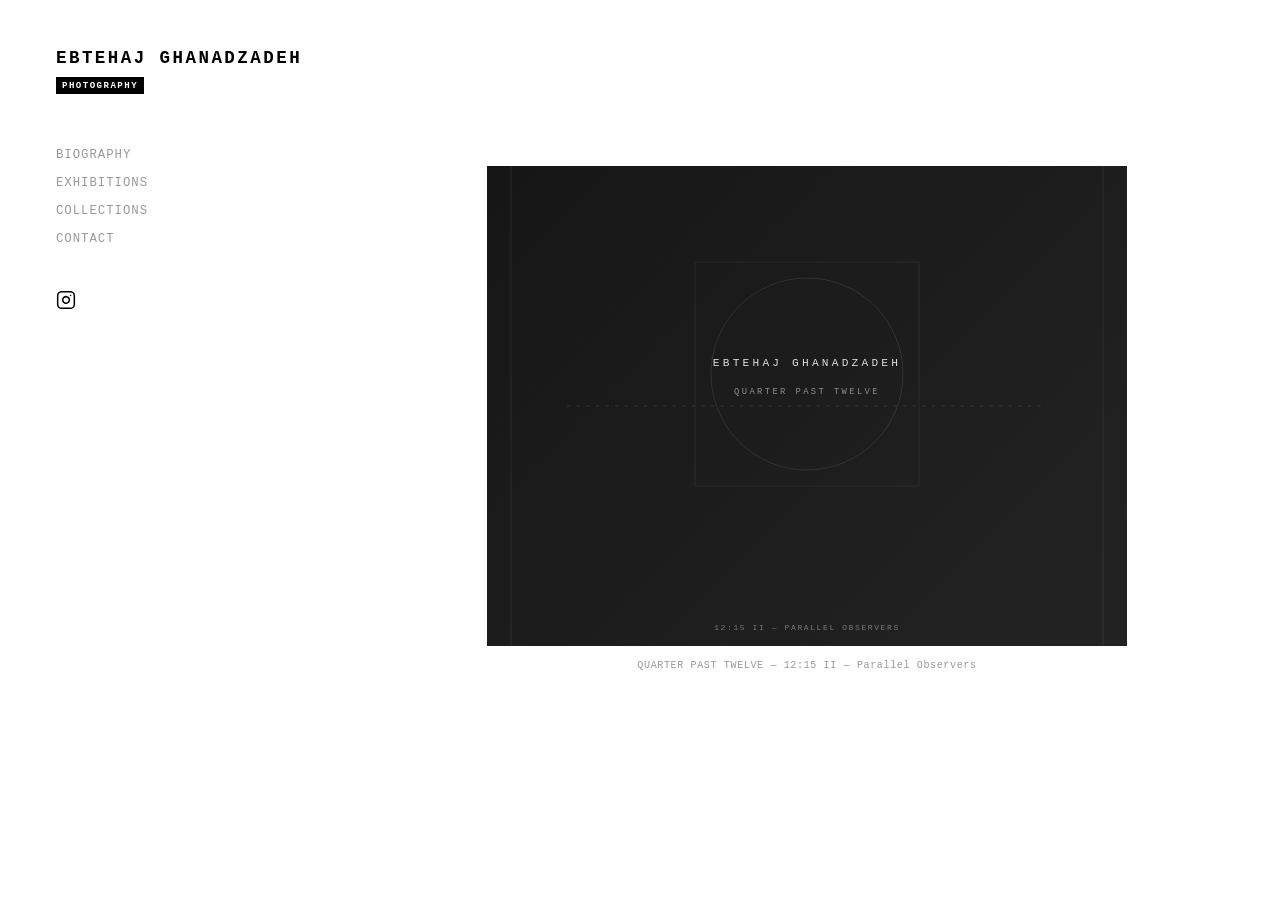
==== index.html @ bd4b846b "Initial commit: Complete minimalist biography and portfolio website for Ebtehaj Ghanadzadeh" ====
<!DOCTYPE html>
<html lang="en">
<head>
  <meta charset="UTF-8">
  <meta name="viewport" content="width=device-width, initial-scale=1.0">
  <title>EBTEHAJ GHANADZADEH | PHOTOGRAPHY</title>
  <meta name="description" content="Official portfolio and biography of Ebtehaj Ghanadzadeh — Iranian filmmaker, visual artist, and narrative staged photographer.">
  <link rel="stylesheet" href="style.css">
</head>
<body>
  <div class="site-wrapper">
    
    <!-- Global Header -->
    <header class="site-header">
      <h1 class="artist-title"><a href="index.html">EBTEHAJ GHANADZADEH</a></h1>
      <span class="photography-badge">PHOTOGRAPHY</span>
    </header>

    <!-- Global Layout -->
    <div class="site-layout">
      
      <!-- Left Sidebar Navigation -->
      <nav class="sidebar" aria-label="Primary Navigation">
        <ul class="nav-list">
          <li class="nav-item"><a href="biography.html" class="nav-link">BIOGRAPHY</a></li>
          <li class="nav-item"><a href="exhibitions.html" class="nav-link">EXHIBITIONS</a></li>
          <li class="nav-item"><a href="collections.html" class="nav-link">COLLECTIONS</a></li>
          <li class="nav-item"><a href="contact.html" class="nav-link">CONTACT</a></li>
        </ul>

        <div class="sidebar-social">
          <a href="https://instagram.com/ebtehaj.ghanadzadeh" target="_blank" rel="noopener" class="instagram-btn" aria-label="Instagram">
            <svg class="instagram-svg" viewBox="0 0 24 24">
              <rect x="2" y="2" width="20" height="20" rx="5" ry="5"></rect>
              <path d="M16 11.37A4 4 0 1 1 12.63 8 4 4 0 0 1 16 11.37z"></path>
              <line x1="17.5" y1="6.5" x2="17.51" y2="6.5"></line>
            </svg>
          </a>
        </div>
      </nav>

      <!-- Main Showcase Area: Random Picture with 6-second Slow Zoom -->
      <main class="content-area">
        <section class="home-showcase">
          <div class="home-photo-box">
            <img id="home-kenburns-photo" class="home-kenburns-img" src="" alt="Ebtehaj Ghanadzadeh Exhibition Work" />
          </div>
          <div id="home-photo-caption" class="home-caption">Loading exhibition photo...</div>
        </section>
      </main>

    </div>
  </div>

  <script src="main.js"></script>
</body>
</html>
---- style.css ----
/* ==========================================================================
   EBTEHAJ GHANADZADEH — MINIMALIST PHOTOGRAPHY PORTFOLIO
   Design System & Gallery Stylesheet
   ========================================================================== */

:root {
  --bg-color: #FFFFFF;
  --text-primary: #000000;
  --text-muted: #999999;
  --text-subtle: #777777;
  --badge-bg: #000000;
  --badge-text: #FFFFFF;
  --box-bg: #EAEAEA;
  --box-border: #DCDCDC;
  --font-mono: 'Space Mono', 'JetBrains Mono', 'Courier New', Courier, monospace;
  --font-sans: -apple-system, BlinkMacSystemFont, "Segoe UI", Roboto, "Helvetica Neue", Arial, sans-serif;
  --sidebar-width: 270px;
  --transition-speed: 0.25s;
}

/* Reset & Box Sizing */
*, *::before, *::after {
  box-sizing: border-box;
  margin: 0;
  padding: 0;
}

html {
  font-size: 14px;
  background-color: var(--bg-color);
  color: var(--text-primary);
  scroll-behavior: smooth;
}

body {
  font-family: var(--font-mono);
  background-color: var(--bg-color);
  color: var(--text-primary);
  min-height: 100vh;
  padding: 48px 56px;
  -webkit-font-smoothing: antialiased;
  -moz-osx-font-smoothing: grayscale;
}

/* Master Container */
.site-wrapper {
  max-width: 1380px;
  margin: 0 auto;
}

/* Header Area */
.site-header {
  margin-bottom: 52px;
}

.artist-title {
  font-size: 1.25rem;
  font-weight: 700;
  letter-spacing: 0.14em;
  text-transform: uppercase;
  margin-bottom: 8px;
  line-height: 1.2;
}

.artist-title a {
  color: var(--text-primary);
  text-decoration: none;
}

.photography-badge {
  display: inline-block;
  background-color: var(--badge-bg);
  color: var(--badge-text);
  font-size: 0.65rem;
  font-weight: 700;
  letter-spacing: 0.16em;
  text-transform: uppercase;
  padding: 3px 6px;
  border-radius: 0;
  vertical-align: top;
}

/* Main Layout Grid */
.site-layout {
  display: grid;
  grid-template-columns: var(--sidebar-width) 1fr;
  column-gap: 64px;
  align-items: start;
}

/* Left Sidebar Navigation */
.sidebar {
  display: flex;
  flex-direction: column;
}

.nav-list {
  list-style: none;
}

.nav-item {
  margin-bottom: 12px;
}

.nav-link {
  display: inline-block;
  color: var(--text-muted);
  text-decoration: none;
  font-size: 0.88rem;
  letter-spacing: 0.08em;
  text-transform: uppercase;
  font-weight: 400;
  transition: color var(--transition-speed) ease;
}

.nav-link:hover,
.nav-link.active {
  color: var(--text-primary);
}

/* Indented Collections Submenu */
.submenu-collections {
  list-style: none;
  margin-top: 10px;
  margin-bottom: 14px;
  padding-left: 18px;
}

.submenu-item {
  margin-bottom: 9px;
}

.submenu-link {
  display: block;
  color: var(--text-muted);
  text-decoration: none;
  font-size: 0.72rem;
  letter-spacing: 0.05em;
  text-transform: uppercase;
  line-height: 1.4;
  transition: color var(--transition-speed) ease;
}

.submenu-link:hover,
.submenu-link.active {
  color: var(--text-primary);
}

/* Social Icons */
.sidebar-social {
  margin-top: 32px;
}

.instagram-btn {
  display: inline-block;
  color: var(--text-primary);
  transition: opacity var(--transition-speed) ease;
  line-height: 0;
}

.instagram-btn:hover {
  opacity: 0.5;
}

.instagram-svg {
  width: 20px;
  height: 20px;
  fill: none;
  stroke: currentColor;
  stroke-width: 1.8;
  stroke-linecap: round;
  stroke-linejoin: round;
}

/* Main Content Area */
.content-area {
  min-height: 520px;
  display: flex;
  flex-direction: column;
  justify-content: flex-start;
}

/* ==========================================================================
   PAGE 1: HOME (Ken Burns 6s Slow Zoom Engine)
   ========================================================================== */
.home-showcase {
  display: flex;
  flex-direction: column;
  align-items: center;
  justify-content: center;
  padding: 20px 0;
}

.home-photo-box {
  position: relative;
  width: 100%;
  max-width: 640px;
  aspect-ratio: 4 / 3;
  background-color: var(--box-bg);
  overflow: hidden;
  box-shadow: none;
}

.home-kenburns-img {
  width: 100%;
  height: 100%;
  object-fit: cover;
  display: block;
  opacity: 0;
  transform: scale(1.0);
  transition: opacity 0.8s ease-in-out;
}

.home-kenburns-img.animating {
  animation: kenBurnsZoom 6s ease-in-out infinite alternate;
}

.home-caption {
  margin-top: 14px;
  font-size: 0.72rem;
  color: var(--text-muted);
  letter-spacing: 0.06em;
  text-align: center;
}

@keyframes kenBurnsZoom {
  0% {
    transform: scale(1.0);
  }
  100% {
    transform: scale(1.06);
  }
}

/* ==========================================================================
   PAGE 2: BIOGRAPHY
   ========================================================================== */
.biography-wrapper {
  max-width: 700px;
}

.bio-headline {
  font-size: 0.88rem;
  font-weight: 500;
  letter-spacing: 0.06em;
  color: var(--text-primary);
  margin-bottom: 24px;
  line-height: 1.4;
}

.bio-paragraph {
  font-size: 0.84rem;
  line-height: 1.8;
  color: #111111;
  margin-bottom: 22px;
  letter-spacing: 0.02em;
  text-align: justify;
  text-justify: inter-word;
}

/* ==========================================================================
   PAGE 3: EXHIBITIONS
   ========================================================================== */
.exhibitions-wrapper {
  max-width: 840px;
}

.exhibitions-timeline {
  list-style: none;
}

.exhibition-row {
  display: flex;
  align-items: baseline;
  font-size: 0.83rem;
  line-height: 2.2;
  letter-spacing: 0.03em;
  color: #111111;
}

.ex-year {
  font-weight: 500;
  width: 52px;
  flex-shrink: 0;
}

.ex-dash {
  margin: 0 10px;
  color: var(--text-muted);
  flex-shrink: 0;
}

.ex-text {
  font-weight: 400;
}

/* ==========================================================================
   PAGE 4: COLLECTIONS (1:1 Square Carousel)
   ========================================================================== */
.collections-stage {
  display: flex;
  flex-direction: column;
  align-items: center;
  justify-content: center;
  width: 100%;
}

.carousel-deck {
  display: flex;
  align-items: center;
  justify-content: center;
  gap: 36px;
  max-width: 720px;
  width: 100%;
}

.nav-arrow {
  background: none;
  border: none;
  color: #888888;
  cursor: pointer;
  padding: 12px;
  display: flex;
  align-items: center;
  justify-content: center;
  transition: color var(--transition-speed) ease, transform 0.15s ease;
  user-select: none;
}

.nav-arrow:hover {
  color: var(--text-primary);
  transform: scale(1.15);
}

.nav-arrow:active {
  transform: scale(0.92);
}

.arrow-icon {
  width: 32px;
  height: 32px;
  fill: currentColor;
}

/* 1:1 Square Photo Frame */
.photo-box-square {
  position: relative;
  width: 100%;
  max-width: 460px;
  aspect-ratio: 1 / 1;
  background-color: var(--box-bg);
  overflow: hidden;
  display: flex;
  align-items: center;
  justify-content: center;
}

.collection-photo-img {
  width: 100%;
  height: 100%;
  object-fit: cover;
  display: block;
  transition: opacity 0.3s ease;
}

.photo-counter-tag {
  position: absolute;
  bottom: 10px;
  right: 12px;
  background: rgba(255, 255, 255, 0.85);
  font-size: 0.68rem;
  letter-spacing: 0.08em;
  color: var(--text-subtle);
  padding: 2px 7px;
  border: 1px solid rgba(0, 0, 0, 0.08);
  user-select: none;
}

.collection-meta-info {
  margin-top: 18px;
  text-align: center;
}

.current-collection-title {
  font-size: 0.76rem;
  letter-spacing: 0.08em;
  text-transform: uppercase;
  color: var(--text-primary);
  font-weight: 600;
  margin-bottom: 4px;
}

.current-photo-caption {
  font-size: 0.7rem;
  letter-spacing: 0.04em;
  color: var(--text-muted);
}

/* ==========================================================================
   PAGE 5: CONTACT
   ========================================================================== */
.contact-wrapper {
  max-width: 580px;
}

.contact-email-row {
  margin-bottom: 26px;
}

.direct-email {
  color: var(--text-primary);
  text-decoration: none;
  font-size: 0.88rem;
  letter-spacing: 0.05em;
  transition: opacity var(--transition-speed) ease;
}

.direct-email:hover {
  opacity: 0.6;
}

.contact-form {
  display: flex;
  flex-direction: column;
}

.form-label {
  font-size: 0.82rem;
  letter-spacing: 0.06em;
  color: var(--text-primary);
  margin-bottom: 10px;
  text-transform: lowercase;
}

.messages-textarea-box {
  width: 100%;
  min-height: 200px;
  background-color: var(--box-bg);
  border: 1px solid var(--box-border);
  font-family: inherit;
  font-size: 0.84rem;
  line-height: 1.6;
  padding: 16px;
  color: var(--text-primary);
  resize: vertical;
  outline: none;
  transition: border-color var(--transition-speed) ease, background-color var(--transition-speed) ease;
  margin-bottom: 16px;
}

.messages-textarea-box:focus {
  border-color: var(--text-primary);
  background-color: #FFFFFF;
}

.contact-form-footer {
  display: flex;
  gap: 12px;
  align-items: center;
}

.contact-input {
  flex: 1;
  background-color: #FAFAFA;
  border: 1px solid var(--box-border);
  font-family: inherit;
  font-size: 0.82rem;
  padding: 10px 14px;
  outline: none;
  color: var(--text-primary);
  transition: border-color var(--transition-speed) ease;
}

.contact-input:focus {
  border-color: var(--text-primary);
  background-color: #FFFFFF;
}

.btn-send {
  background-color: var(--text-primary);
  color: #FFFFFF;
  border: 1px solid var(--text-primary);
  font-family: inherit;
  font-size: 0.78rem;
  letter-spacing: 0.12em;
  text-transform: uppercase;
  padding: 10px 24px;
  cursor: pointer;
  transition: background-color var(--transition-speed) ease, color var(--transition-speed) ease;
}

.btn-send:hover {
  background-color: #333333;
}

.form-feedback {
  margin-top: 12px;
  font-size: 0.75rem;
  letter-spacing: 0.05em;
  color: var(--text-subtle);
  min-height: 18px;
}

/* ==========================================================================
   RESPONSIVE LAYOUT (Mobile & Tablets)
   ========================================================================== */
@media (max-width: 900px) {
  body {
    padding: 32px 24px;
  }
  
  .site-layout {
    grid-template-columns: 1fr;
    row-gap: 36px;
  }
  
  .sidebar {
    border-bottom: 1px solid #EEEEEE;
    padding-bottom: 24px;
  }
  
  .nav-list {
    display: flex;
    flex-wrap: wrap;
    gap: 16px 24px;
  }
  
  .nav-item {
    margin-bottom: 0;
  }
  
  .submenu-collections {
    padding-left: 0;
    margin-top: 12px;
    width: 100%;
    display: flex;
    flex-direction: column;
    gap: 6px;
  }
  
  .sidebar-social {
    margin-top: 18px;
  }
  
  .carousel-deck {
    gap: 16px;
  }
  
  .photo-box-square {
    max-width: 340px;
  }
  
  .exhibition-row {
    flex-wrap: wrap;
    line-height: 1.6;
    margin-bottom: 12px;
  }
  
  .ex-dash {
    display: none;
  }
  
  .ex-year {
    width: 100%;
    color: var(--text-subtle);
  }
}
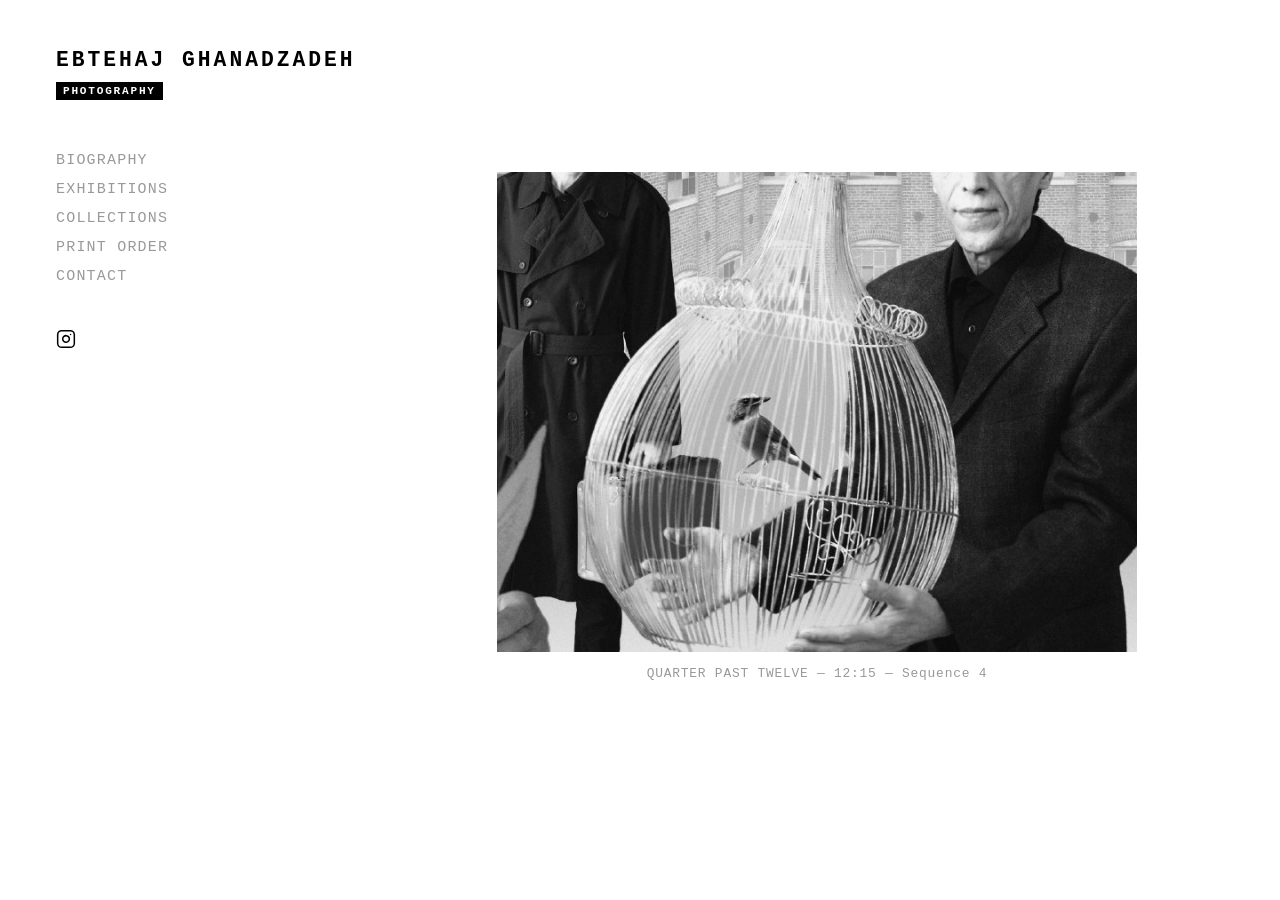
==== commit 1d8474ac: "Add PRINT ORDER page between Collections and Contact with custom inquiry form and updated navigation" ====
--- a/index.html
+++ b/index.html
@@ -25,6 +25,7 @@
           <li class="nav-item"><a href="biography.html" class="nav-link">BIOGRAPHY</a></li>
           <li class="nav-item"><a href="exhibitions.html" class="nav-link">EXHIBITIONS</a></li>
           <li class="nav-item"><a href="collections.html" class="nav-link">COLLECTIONS</a></li>
+          <li class="nav-item"><a href="print-order.html" class="nav-link">PRINT ORDER</a></li>
           <li class="nav-item"><a href="contact.html" class="nav-link">CONTACT</a></li>
         </ul>
 
--- a/style.css
+++ b/style.css
@@ -10,11 +10,11 @@
   --text-subtle: #777777;
   --badge-bg: #000000;
   --badge-text: #FFFFFF;
-  --box-bg: #EAEAEA;
-  --box-border: #DCDCDC;
-  --font-mono: 'Space Mono', 'JetBrains Mono', 'Courier New', Courier, monospace;
+  --box-bg: #F8F8F8;
+  --box-border: #ECECEC;
+  --font-mono: 'Andele Mono', AndeleMono, 'Space Mono', 'JetBrains Mono', 'Courier New', Courier, monospace;
   --font-sans: -apple-system, BlinkMacSystemFont, "Segoe UI", Roboto, "Helvetica Neue", Arial, sans-serif;
-  --sidebar-width: 270px;
+  --sidebar-width: 290px;
   --transition-speed: 0.25s;
 }
 
@@ -26,7 +26,7 @@
 }
 
 html {
-  font-size: 14px;
+  font-size: 15px;
   background-color: var(--bg-color);
   color: var(--text-primary);
   scroll-behavior: smooth;
@@ -44,7 +44,7 @@
 
 /* Master Container */
 .site-wrapper {
-  max-width: 1380px;
+  max-width: 1400px;
   margin: 0 auto;
 }
 
@@ -54,7 +54,7 @@
 }
 
 .artist-title {
-  font-size: 1.25rem;
+  font-size: 1.42rem;
   font-weight: 700;
   letter-spacing: 0.14em;
   text-transform: uppercase;
@@ -71,11 +71,11 @@
   display: inline-block;
   background-color: var(--badge-bg);
   color: var(--badge-text);
-  font-size: 0.65rem;
+  font-size: 0.74rem;
   font-weight: 700;
   letter-spacing: 0.16em;
   text-transform: uppercase;
-  padding: 3px 6px;
+  padding: 3px 7px;
   border-radius: 0;
   vertical-align: top;
 }
@@ -106,7 +106,7 @@
   display: inline-block;
   color: var(--text-muted);
   text-decoration: none;
-  font-size: 0.88rem;
+  font-size: 1.0rem;
   letter-spacing: 0.08em;
   text-transform: uppercase;
   font-weight: 400;
@@ -134,10 +134,10 @@
   display: block;
   color: var(--text-muted);
   text-decoration: none;
-  font-size: 0.72rem;
+  font-size: 0.82rem;
   letter-spacing: 0.05em;
   text-transform: uppercase;
-  line-height: 1.4;
+  line-height: 1.45;
   transition: color var(--transition-speed) ease;
 }
 
@@ -217,7 +217,7 @@
 
 .home-caption {
   margin-top: 14px;
-  font-size: 0.72rem;
+  font-size: 0.86rem;
   color: var(--text-muted);
   letter-spacing: 0.06em;
   text-align: center;
@@ -236,21 +236,21 @@
    PAGE 2: BIOGRAPHY
    ========================================================================== */
 .biography-wrapper {
-  max-width: 700px;
+  max-width: 760px;
 }
 
 .bio-headline {
-  font-size: 0.88rem;
+  font-size: 1.06rem;
   font-weight: 500;
   letter-spacing: 0.06em;
   color: var(--text-primary);
   margin-bottom: 24px;
-  line-height: 1.4;
+  line-height: 1.45;
 }
 
 .bio-paragraph {
-  font-size: 0.84rem;
-  line-height: 1.8;
+  font-size: 1.0rem;
+  line-height: 1.85;
   color: #111111;
   margin-bottom: 22px;
   letter-spacing: 0.02em;
@@ -262,7 +262,7 @@
    PAGE 3: EXHIBITIONS
    ========================================================================== */
 .exhibitions-wrapper {
-  max-width: 840px;
+  max-width: 920px;
 }
 
 .exhibitions-timeline {
@@ -272,15 +272,15 @@
 .exhibition-row {
   display: flex;
   align-items: baseline;
-  font-size: 0.83rem;
-  line-height: 2.2;
+  font-size: 0.98rem;
+  line-height: 2.3;
   letter-spacing: 0.03em;
   color: #111111;
 }
 
 .ex-year {
   font-weight: 500;
-  width: 52px;
+  width: 62px;
   flex-shrink: 0;
 }
 
@@ -346,9 +346,10 @@
 .photo-box-square {
   position: relative;
   width: 100%;
-  max-width: 460px;
+  max-width: 500px;
   aspect-ratio: 1 / 1;
   background-color: var(--box-bg);
+  border: 1px solid var(--box-border);
   overflow: hidden;
   display: flex;
   align-items: center;
@@ -358,7 +359,7 @@
 .collection-photo-img {
   width: 100%;
   height: 100%;
-  object-fit: cover;
+  object-fit: contain;
   display: block;
   transition: opacity 0.3s ease;
 }
@@ -368,10 +369,10 @@
   bottom: 10px;
   right: 12px;
   background: rgba(255, 255, 255, 0.85);
-  font-size: 0.68rem;
+  font-size: 0.8rem;
   letter-spacing: 0.08em;
   color: var(--text-subtle);
-  padding: 2px 7px;
+  padding: 3px 8px;
   border: 1px solid rgba(0, 0, 0, 0.08);
   user-select: none;
 }
@@ -382,7 +383,7 @@
 }
 
 .current-collection-title {
-  font-size: 0.76rem;
+  font-size: 0.94rem;
   letter-spacing: 0.08em;
   text-transform: uppercase;
   color: var(--text-primary);
@@ -391,7 +392,7 @@
 }
 
 .current-photo-caption {
-  font-size: 0.7rem;
+  font-size: 0.86rem;
   letter-spacing: 0.04em;
   color: var(--text-muted);
 }
@@ -400,7 +401,7 @@
    PAGE 5: CONTACT
    ========================================================================== */
 .contact-wrapper {
-  max-width: 580px;
+  max-width: 620px;
 }
 
 .contact-email-row {
@@ -410,7 +411,7 @@
 .direct-email {
   color: var(--text-primary);
   text-decoration: none;
-  font-size: 0.88rem;
+  font-size: 1.05rem;
   letter-spacing: 0.05em;
   transition: opacity var(--transition-speed) ease;
 }
@@ -425,7 +426,7 @@
 }
 
 .form-label {
-  font-size: 0.82rem;
+  font-size: 0.96rem;
   letter-spacing: 0.06em;
   color: var(--text-primary);
   margin-bottom: 10px;
@@ -438,7 +439,7 @@
   background-color: var(--box-bg);
   border: 1px solid var(--box-border);
   font-family: inherit;
-  font-size: 0.84rem;
+  font-size: 0.98rem;
   line-height: 1.6;
   padding: 16px;
   color: var(--text-primary);
@@ -464,8 +465,8 @@
   background-color: #FAFAFA;
   border: 1px solid var(--box-border);
   font-family: inherit;
-  font-size: 0.82rem;
-  padding: 10px 14px;
+  font-size: 0.95rem;
+  padding: 11px 14px;
   outline: none;
   color: var(--text-primary);
   transition: border-color var(--transition-speed) ease;
@@ -481,10 +482,10 @@
   color: #FFFFFF;
   border: 1px solid var(--text-primary);
   font-family: inherit;
-  font-size: 0.78rem;
+  font-size: 0.88rem;
   letter-spacing: 0.12em;
   text-transform: uppercase;
-  padding: 10px 24px;
+  padding: 11px 26px;
   cursor: pointer;
   transition: background-color var(--transition-speed) ease, color var(--transition-speed) ease;
 }
@@ -495,8 +496,87 @@
 
 .form-feedback {
   margin-top: 12px;
-  font-size: 0.75rem;
+  font-size: 0.86rem;
   letter-spacing: 0.05em;
+  color: var(--text-subtle);
+  min-height: 18px;
+}
+
+/* ==========================================================================
+   PAGE 6: PRINT ORDER
+   ========================================================================== */
+.order-wrapper {
+  max-width: 620px;
+}
+
+.order-form {
+  display: flex;
+  flex-direction: column;
+}
+
+.order-group {
+  margin-bottom: 24px;
+}
+
+.order-label {
+  display: block;
+  font-size: 0.98rem;
+  letter-spacing: 0.04em;
+  color: var(--text-primary);
+  margin-bottom: 8px;
+  line-height: 1.4;
+}
+
+.order-input {
+  width: 100%;
+  max-width: 540px;
+  height: 38px;
+  background-color: #B5B5B5;
+  border: 1px solid #A0A0A0;
+  font-family: inherit;
+  font-size: 0.95rem;
+  padding: 8px 12px;
+  color: #000000;
+  outline: none;
+  transition: background-color var(--transition-speed) ease, border-color var(--transition-speed) ease;
+}
+
+.order-input:focus {
+  background-color: #FFFFFF;
+  border-color: #000000;
+}
+
+.order-footer-note {
+  font-size: 0.98rem;
+  letter-spacing: 0.04em;
+  color: var(--text-primary);
+  margin-top: 4px;
+  margin-bottom: 22px;
+  line-height: 1.4;
+}
+
+.btn-order-submit {
+  align-self: flex-start;
+  background-color: var(--text-primary);
+  color: #FFFFFF;
+  border: 1px solid var(--text-primary);
+  font-family: inherit;
+  font-size: 0.88rem;
+  letter-spacing: 0.12em;
+  text-transform: uppercase;
+  padding: 11px 28px;
+  cursor: pointer;
+  transition: background-color var(--transition-speed) ease, opacity var(--transition-speed) ease;
+}
+
+.btn-order-submit:hover {
+  background-color: #333333;
+}
+
+.order-feedback {
+  margin-top: 14px;
+  font-size: 0.88rem;
+  letter-spacing: 0.04em;
   color: var(--text-subtle);
   min-height: 18px;
 }
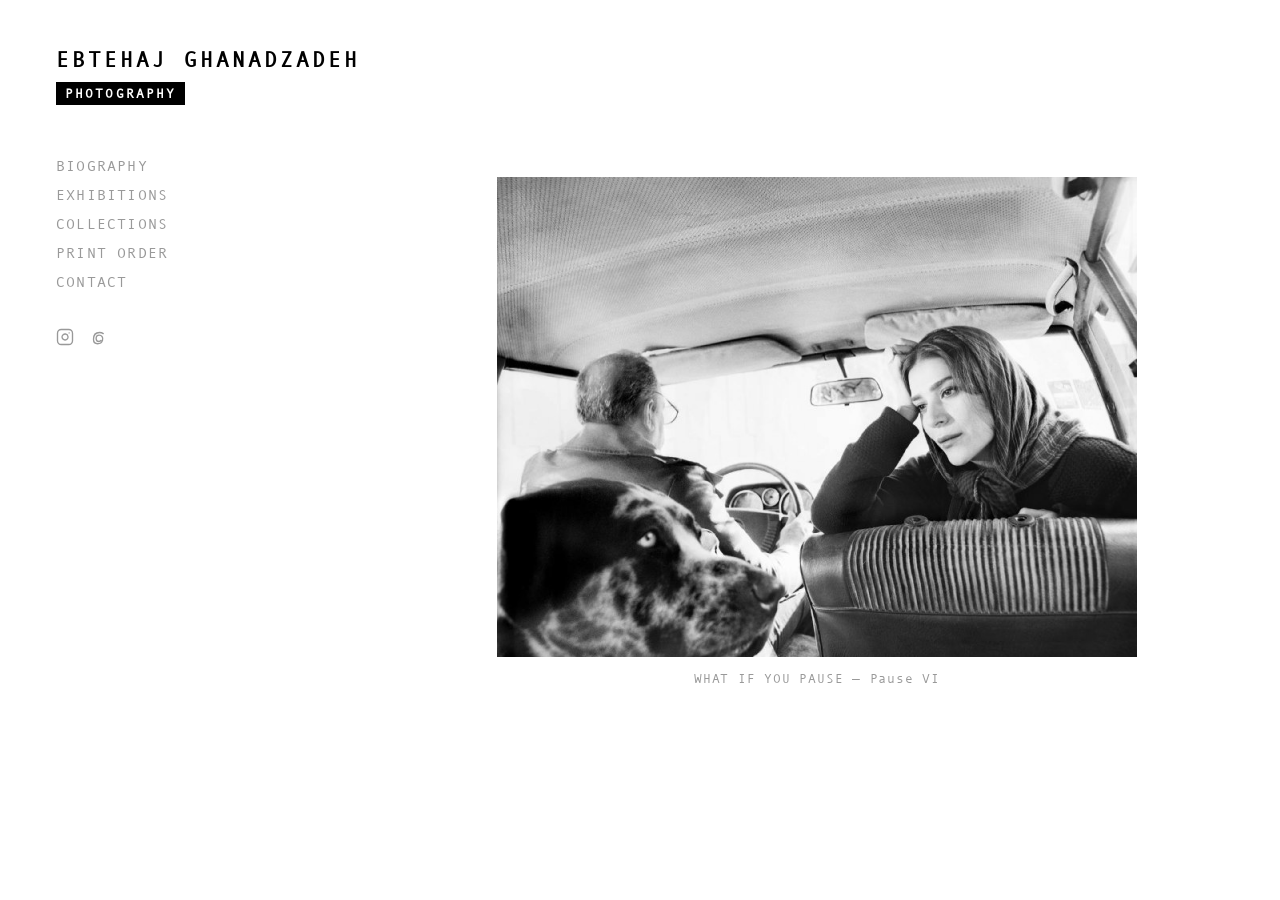
==== commit a2fab583: "Center album carousel with fixed frame, add Threads social link, move counter below photo with physi" ====
--- a/index.html
+++ b/index.html
@@ -30,11 +30,16 @@
         </ul>
 
         <div class="sidebar-social">
-          <a href="https://instagram.com/ebtehaj.ghanadzadeh" target="_blank" rel="noopener" class="instagram-btn" aria-label="Instagram">
-            <svg class="instagram-svg" viewBox="0 0 24 24">
+          <a href="https://instagram.com/ebtehaj.ghanadzadeh" target="_blank" rel="noopener" class="social-link" aria-label="Instagram">
+            <svg class="social-svg instagram-svg" viewBox="0 0 24 24">
               <rect x="2" y="2" width="20" height="20" rx="5" ry="5"></rect>
               <path d="M16 11.37A4 4 0 1 1 12.63 8 4 4 0 0 1 16 11.37z"></path>
               <line x1="17.5" y1="6.5" x2="17.51" y2="6.5"></line>
+            </svg>
+          </a>
+          <a href="https://www.threads.com/@ebtehaj.ghanadzadeh" target="_blank" rel="noopener" class="social-link" aria-label="Threads">
+            <svg class="social-svg threads-svg" viewBox="0 0 24 24">
+              <path d="M19 7.5c-1.333 -1 -3 -1.5 -5 -1.5c-5 0 -8 3.5 -8 9c0 3.5 2 6 5.5 6c3 0 5.5 -1.5 6.5 -4.5c.5 -1.5 .5 -3.5 -.5 -5c-1 -1.5 -2.5 -2 -4 -2c-2.5 0 -4 1.5 -4 4.5c0 2.5 1.5 4 3.5 4c1.5 0 2.5 -.5 3 -1.5"></path>
             </svg>
           </a>
         </div>
--- a/style.css
+++ b/style.css
@@ -2,6 +2,22 @@
    EBTEHAJ GHANADZADEH — MINIMALIST PHOTOGRAPHY PORTFOLIO
    Design System & Gallery Stylesheet
    ========================================================================== */
+
+@font-face {
+  font-family: 'Andele Mono';
+  src: url('assets/fonts/Andale-Mono.ttf') format('truetype');
+  font-weight: normal;
+  font-style: normal;
+  font-display: swap;
+}
+
+@font-face {
+  font-family: 'Andale Mono';
+  src: url('assets/fonts/Andale-Mono.ttf') format('truetype');
+  font-weight: normal;
+  font-style: normal;
+  font-display: swap;
+}
 
 :root {
   --bg-color: #FFFFFF;
@@ -71,11 +87,11 @@
   display: inline-block;
   background-color: var(--badge-bg);
   color: var(--badge-text);
-  font-size: 0.74rem;
+  font-size: 0.88rem;
   font-weight: 700;
   letter-spacing: 0.16em;
   text-transform: uppercase;
-  padding: 3px 7px;
+  padding: 4px 9px;
   border-radius: 0;
   vertical-align: top;
 }
@@ -148,23 +164,29 @@
 
 /* Social Icons */
 .sidebar-social {
-  margin-top: 32px;
-}
-
-.instagram-btn {
-  display: inline-block;
-  color: var(--text-primary);
-  transition: opacity var(--transition-speed) ease;
-  line-height: 0;
-}
-
-.instagram-btn:hover {
-  opacity: 0.5;
-}
-
-.instagram-svg {
-  width: 20px;
-  height: 20px;
+  margin-top: 26px;
+  display: flex;
+  align-items: center;
+  gap: 15px;
+}
+
+.social-link {
+  display: inline-flex;
+  align-items: center;
+  justify-content: center;
+  color: var(--text-muted);
+  transition: color var(--transition-speed) ease, opacity var(--transition-speed) ease, transform 0.15s ease;
+  line-height: 1;
+}
+
+.social-link:hover {
+  color: var(--text-primary);
+  transform: scale(1.08);
+}
+
+.social-svg {
+  width: 18px;
+  height: 18px;
   fill: none;
   stroke: currentColor;
   stroke-width: 1.8;
@@ -295,7 +317,7 @@
 }
 
 /* ==========================================================================
-   PAGE 4: COLLECTIONS (1:1 Square Carousel)
+   PAGE 4: COLLECTIONS (Fixed Frame Carousel with Stationary Navigation)
    ========================================================================== */
 .collections-stage {
   display: flex;
@@ -303,15 +325,19 @@
   align-items: center;
   justify-content: center;
   width: 100%;
+  margin: 0 auto;
 }
 
 .carousel-deck {
   display: flex;
   align-items: center;
-  justify-content: center;
-  gap: 36px;
-  max-width: 720px;
+  justify-content: space-between;
+  position: relative;
   width: 100%;
+  max-width: 860px;
+  height: 520px; /* Fixed stage height so layout never moves when photos change */
+  margin: 0 auto;
+  gap: 20px;
 }
 
 .nav-arrow {
@@ -319,12 +345,15 @@
   border: none;
   color: #888888;
   cursor: pointer;
-  padding: 12px;
+  width: 44px;
+  height: 44px;
+  padding: 6px;
   display: flex;
   align-items: center;
   justify-content: center;
   transition: color var(--transition-speed) ease, transform 0.15s ease;
   user-select: none;
+  flex-shrink: 0;
 }
 
 .nav-arrow:hover {
@@ -342,44 +371,51 @@
   fill: currentColor;
 }
 
-/* 1:1 Square Photo Frame */
+/* Seamless Photo Frame Stage */
 .photo-box-square {
-  position: relative;
-  width: 100%;
-  max-width: 500px;
-  aspect-ratio: 1 / 1;
-  background-color: var(--box-bg);
-  border: 1px solid var(--box-border);
-  overflow: hidden;
+  flex: 1;
+  height: 100%;
+  max-width: calc(100% - 96px);
   display: flex;
   align-items: center;
   justify-content: center;
+  position: relative;
+  overflow: hidden;
+  background-color: transparent;
+  border: none;
+  line-height: 0;
 }
 
 .collection-photo-img {
-  width: 100%;
-  height: 100%;
+  max-width: 100%;
+  max-height: 100%;
+  width: auto;
+  height: auto;
   object-fit: contain;
   display: block;
-  transition: opacity 0.3s ease;
+  margin: 0 auto;
+  transition: opacity 0.25s ease;
+}
+
+/* Metadata Block: Located below the photo with counter and physical size */
+.collection-meta-info {
+  margin-top: 22px;
+  text-align: center;
+  min-height: 90px;
+  display: flex;
+  flex-direction: column;
+  align-items: center;
+  justify-content: flex-start;
 }
 
 .photo-counter-tag {
-  position: absolute;
-  bottom: 10px;
-  right: 12px;
-  background: rgba(255, 255, 255, 0.85);
-  font-size: 0.8rem;
-  letter-spacing: 0.08em;
+  display: inline-block;
+  font-size: 0.84rem;
+  letter-spacing: 0.1em;
   color: var(--text-subtle);
-  padding: 3px 8px;
-  border: 1px solid rgba(0, 0, 0, 0.08);
-  user-select: none;
-}
-
-.collection-meta-info {
-  margin-top: 18px;
-  text-align: center;
+  margin-bottom: 8px;
+  font-weight: 500;
+  line-height: 1.2;
 }
 
 .current-collection-title {
@@ -395,6 +431,14 @@
   font-size: 0.86rem;
   letter-spacing: 0.04em;
   color: var(--text-muted);
+  margin-bottom: 4px;
+}
+
+.current-photo-size {
+  font-size: 0.84rem;
+  letter-spacing: 0.05em;
+  color: var(--text-subtle);
+  font-weight: 400;
 }
 
 /* ==========================================================================
@@ -530,20 +574,24 @@
 .order-input {
   width: 100%;
   max-width: 540px;
-  height: 38px;
-  background-color: #B5B5B5;
-  border: 1px solid #A0A0A0;
+  height: 42px;
+  background-color: var(--box-bg);
+  border: 1px solid var(--box-border);
   font-family: inherit;
   font-size: 0.95rem;
-  padding: 8px 12px;
-  color: #000000;
+  padding: 10px 14px;
+  color: var(--text-primary);
   outline: none;
   transition: background-color var(--transition-speed) ease, border-color var(--transition-speed) ease;
 }
 
+.order-input::placeholder {
+  color: var(--text-muted);
+}
+
 .order-input:focus {
   background-color: #FFFFFF;
-  border-color: #000000;
+  border-color: var(--text-primary);
 }
 
 .order-footer-note {
@@ -582,27 +630,135 @@
 }
 
 /* ==========================================================================
-   RESPONSIVE LAYOUT (Mobile & Tablets)
+   RESPONSIVE DESIGN SYSTEM (TV / 4K, Laptop, iPad/Tablet, Mobile)
    ========================================================================== */
-@media (max-width: 900px) {
+
+/* 1. Large Displays & 2K / 4K TV Screens */
+@media (min-width: 1800px) {
+  html {
+    font-size: 18px;
+  }
+  
   body {
-    padding: 32px 24px;
+    padding: 64px 80px;
+  }
+  
+  .site-wrapper {
+    max-width: 1700px;
+  }
+  
+  :root {
+    --sidebar-width: 340px;
+  }
+  
+  .site-layout {
+    column-gap: 80px;
+  }
+  
+  .carousel-deck {
+    max-width: 1050px;
+    height: 640px;
+  }
+  
+  .home-photo-box {
+    max-width: 800px;
+  }
+}
+
+@media (min-width: 2400px) {
+  html {
+    font-size: 22px;
+  }
+  
+  body {
+    padding: 80px 120px;
+  }
+  
+  .site-wrapper {
+    max-width: 2200px;
+  }
+  
+  :root {
+    --sidebar-width: 420px;
+  }
+  
+  .site-layout {
+    column-gap: 100px;
+  }
+  
+  .carousel-deck {
+    max-width: 1350px;
+    height: 780px;
+  }
+  
+  .home-photo-box {
+    max-width: 1000px;
+  }
+}
+
+/* 2. iPad & Tablet (portrait & landscape) */
+@media (max-width: 1024px) {
+  body {
+    padding: 36px 30px;
+  }
+  
+  :root {
+    --sidebar-width: 240px;
+  }
+  
+  .site-layout {
+    column-gap: 40px;
+  }
+  
+  .carousel-deck {
+    max-width: 100%;
+    height: 440px;
+    gap: 16px;
+  }
+  
+  .home-photo-box {
+    max-width: 520px;
+  }
+  
+  .order-input {
+    max-width: 100%;
+  }
+}
+
+/* 3. Mobile Phones (<= 768px) */
+@media (max-width: 768px) {
+  body {
+    padding: 24px 18px;
+  }
+  
+  .site-header {
+    margin-bottom: 24px;
+  }
+  
+  .artist-title {
+    font-size: 1.25rem;
+    margin-bottom: 6px;
+  }
+  
+  .photography-badge {
+    font-size: 0.78rem;
+    padding: 3px 8px;
   }
   
   .site-layout {
     grid-template-columns: 1fr;
-    row-gap: 36px;
+    row-gap: 30px;
   }
   
   .sidebar {
-    border-bottom: 1px solid #EEEEEE;
-    padding-bottom: 24px;
+    border-bottom: 1px solid #ECECEC;
+    padding-bottom: 20px;
   }
   
   .nav-list {
     display: flex;
     flex-wrap: wrap;
-    gap: 16px 24px;
+    gap: 12px 20px;
   }
   
   .nav-item {
@@ -610,30 +766,58 @@
   }
   
   .submenu-collections {
-    padding-left: 0;
-    margin-top: 12px;
     width: 100%;
+    padding-left: 10px;
+    margin-top: 10px;
+    margin-bottom: 10px;
     display: flex;
     flex-direction: column;
-    gap: 6px;
+    gap: 8px;
+    border-left: 2px solid #EAEAEA;
   }
   
   .sidebar-social {
     margin-top: 18px;
+    gap: 16px;
+  }
+  
+  .social-svg {
+    width: 20px;
+    height: 20px;
+  }
+  
+  .content-area {
+    min-height: auto;
   }
   
   .carousel-deck {
-    gap: 16px;
+    height: 330px;
+    gap: 10px;
   }
   
   .photo-box-square {
-    max-width: 340px;
+    max-width: calc(100% - 76px);
+  }
+  
+  .nav-arrow {
+    width: 36px;
+    height: 36px;
+    padding: 4px;
+  }
+  
+  .arrow-icon {
+    width: 24px;
+    height: 24px;
+  }
+  
+  .home-photo-box {
+    max-width: 100%;
   }
   
   .exhibition-row {
     flex-wrap: wrap;
     line-height: 1.6;
-    margin-bottom: 12px;
+    margin-bottom: 14px;
   }
   
   .ex-dash {
@@ -643,5 +827,74 @@
   .ex-year {
     width: 100%;
     color: var(--text-subtle);
-  }
-}
+    margin-bottom: 2px;
+  }
+  
+  .contact-form-footer {
+    flex-direction: column;
+    align-items: stretch;
+    gap: 12px;
+  }
+  
+  .contact-input,
+  .order-input,
+  .messages-textarea-box {
+    font-size: 16px; /* Prevents auto-zoom on iOS */
+    max-width: 100%;
+  }
+  
+  .btn-send,
+  .btn-order-submit {
+    width: 100%;
+    padding: 12px 18px;
+    text-align: center;
+  }
+}
+
+/* 4. Small Mobile (< 480px) */
+@media (max-width: 480px) {
+  body {
+    padding: 18px 14px;
+  }
+  
+  .artist-title {
+    font-size: 1.12rem;
+  }
+  
+  .carousel-deck {
+    height: 280px;
+    gap: 6px;
+  }
+  
+  .photo-box-square {
+    max-width: calc(100% - 64px);
+  }
+  
+  .nav-arrow {
+    width: 30px;
+    height: 30px;
+    padding: 2px;
+  }
+  
+  .arrow-icon {
+    width: 20px;
+    height: 20px;
+  }
+  
+  .collection-meta-info {
+    margin-top: 16px;
+    min-height: 80px;
+  }
+  
+  .current-collection-title {
+    font-size: 0.88rem;
+  }
+  
+  .current-photo-caption {
+    font-size: 0.82rem;
+  }
+  
+  .current-photo-size {
+    font-size: 0.80rem;
+  }
+}
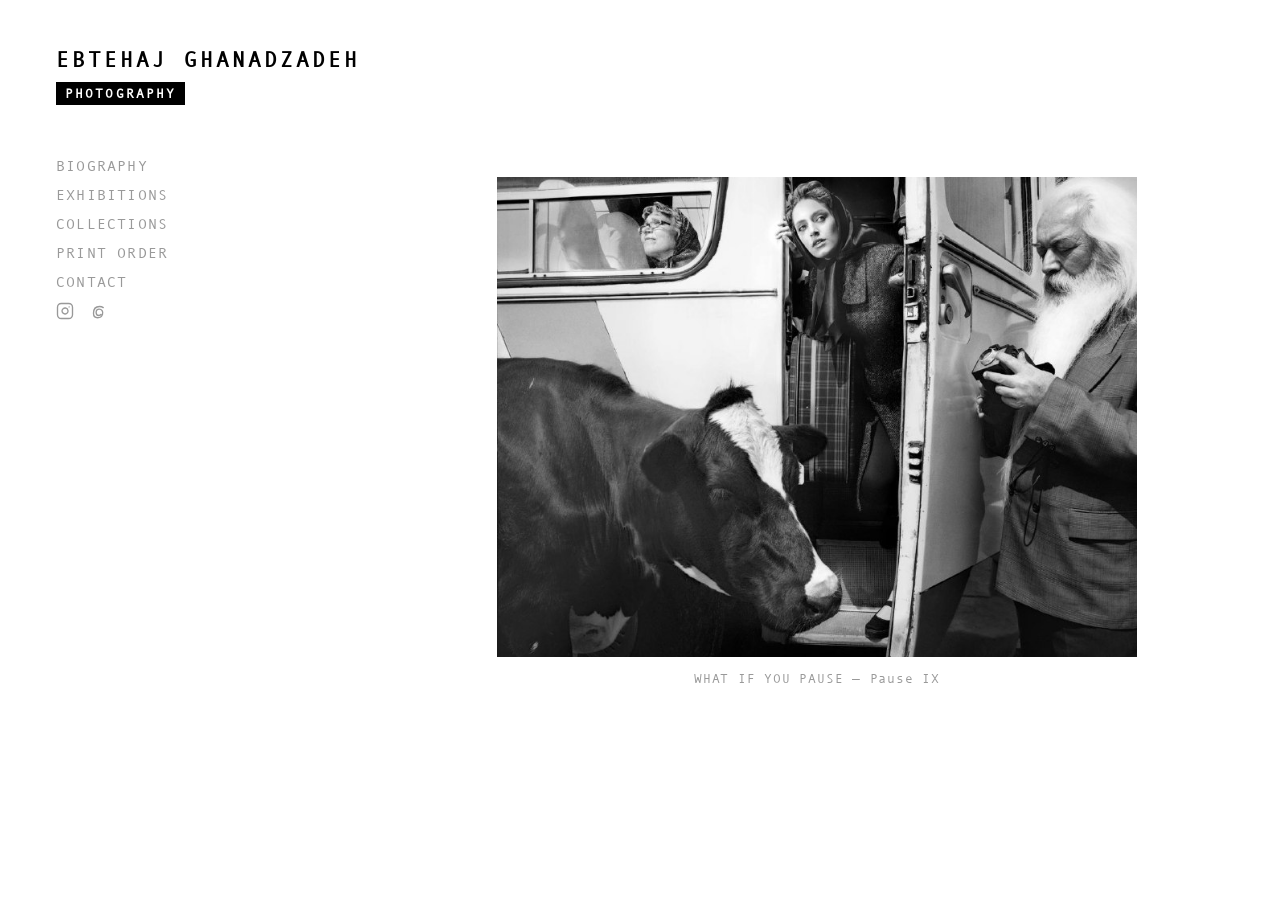
==== commit 9d609566: "Equalize spacing between Contact and social icons to match navigation item gap, and add cache-bustin" ====
--- a/index.html
+++ b/index.html
@@ -3,9 +3,12 @@
 <head>
   <meta charset="UTF-8">
   <meta name="viewport" content="width=device-width, initial-scale=1.0">
+  <meta http-equiv="Cache-Control" content="no-cache, no-store, must-revalidate">
+  <meta http-equiv="Pragma" content="no-cache">
+  <meta http-equiv="Expires" content="0">
   <title>EBTEHAJ GHANADZADEH | PHOTOGRAPHY</title>
   <meta name="description" content="Official portfolio and biography of Ebtehaj Ghanadzadeh — Iranian filmmaker, visual artist, and narrative staged photographer.">
-  <link rel="stylesheet" href="style.css">
+  <link rel="stylesheet" href="style.css?v=1.1">
 </head>
 <body>
   <div class="site-wrapper">
--- a/style.css
+++ b/style.css
@@ -118,6 +118,10 @@
   margin-bottom: 12px;
 }
 
+.nav-item:last-child {
+  margin-bottom: 0;
+}
+
 .nav-link {
   display: inline-block;
   color: var(--text-muted);
@@ -162,9 +166,9 @@
   color: var(--text-primary);
 }
 
-/* Social Icons */
+/* Social Icons (Spacing equal to nav-item margin-bottom for perfect vertical rhythm) */
 .sidebar-social {
-  margin-top: 26px;
+  margin-top: 12px;
   display: flex;
   align-items: center;
   gap: 15px;
